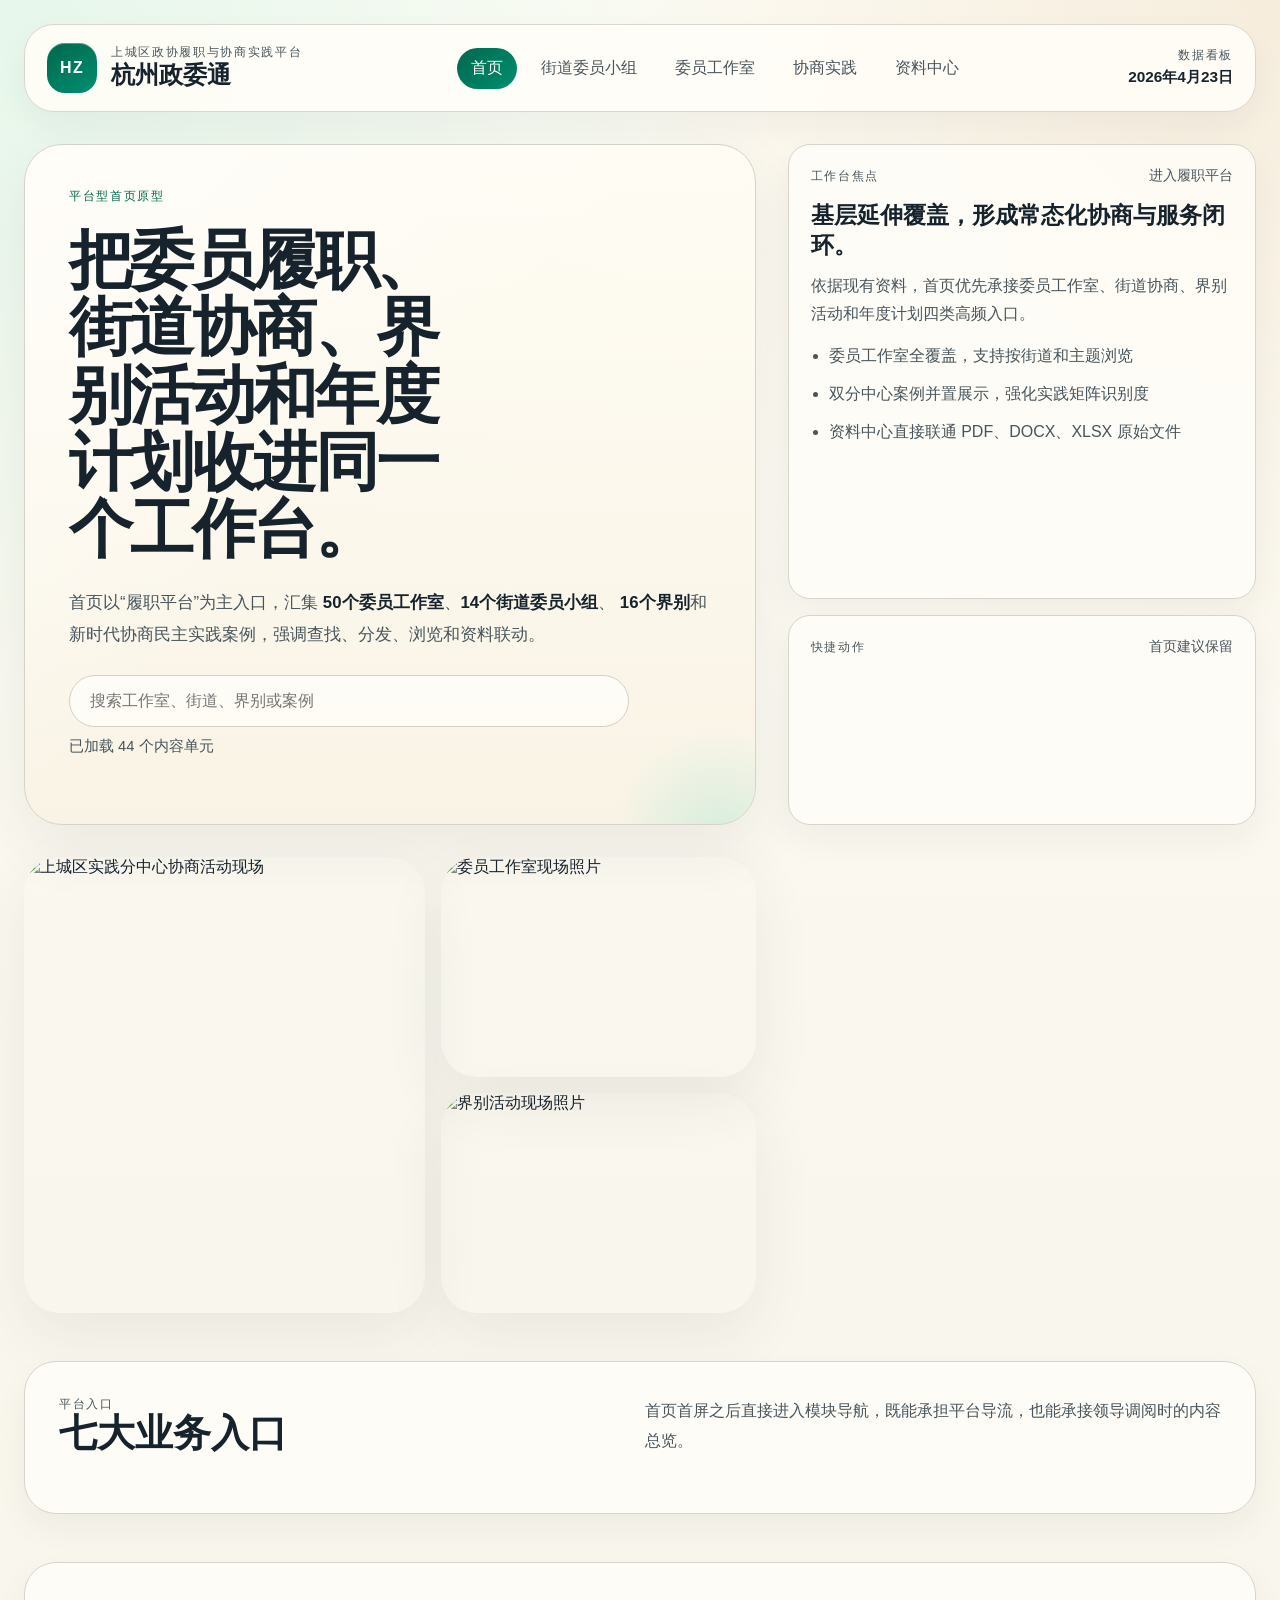
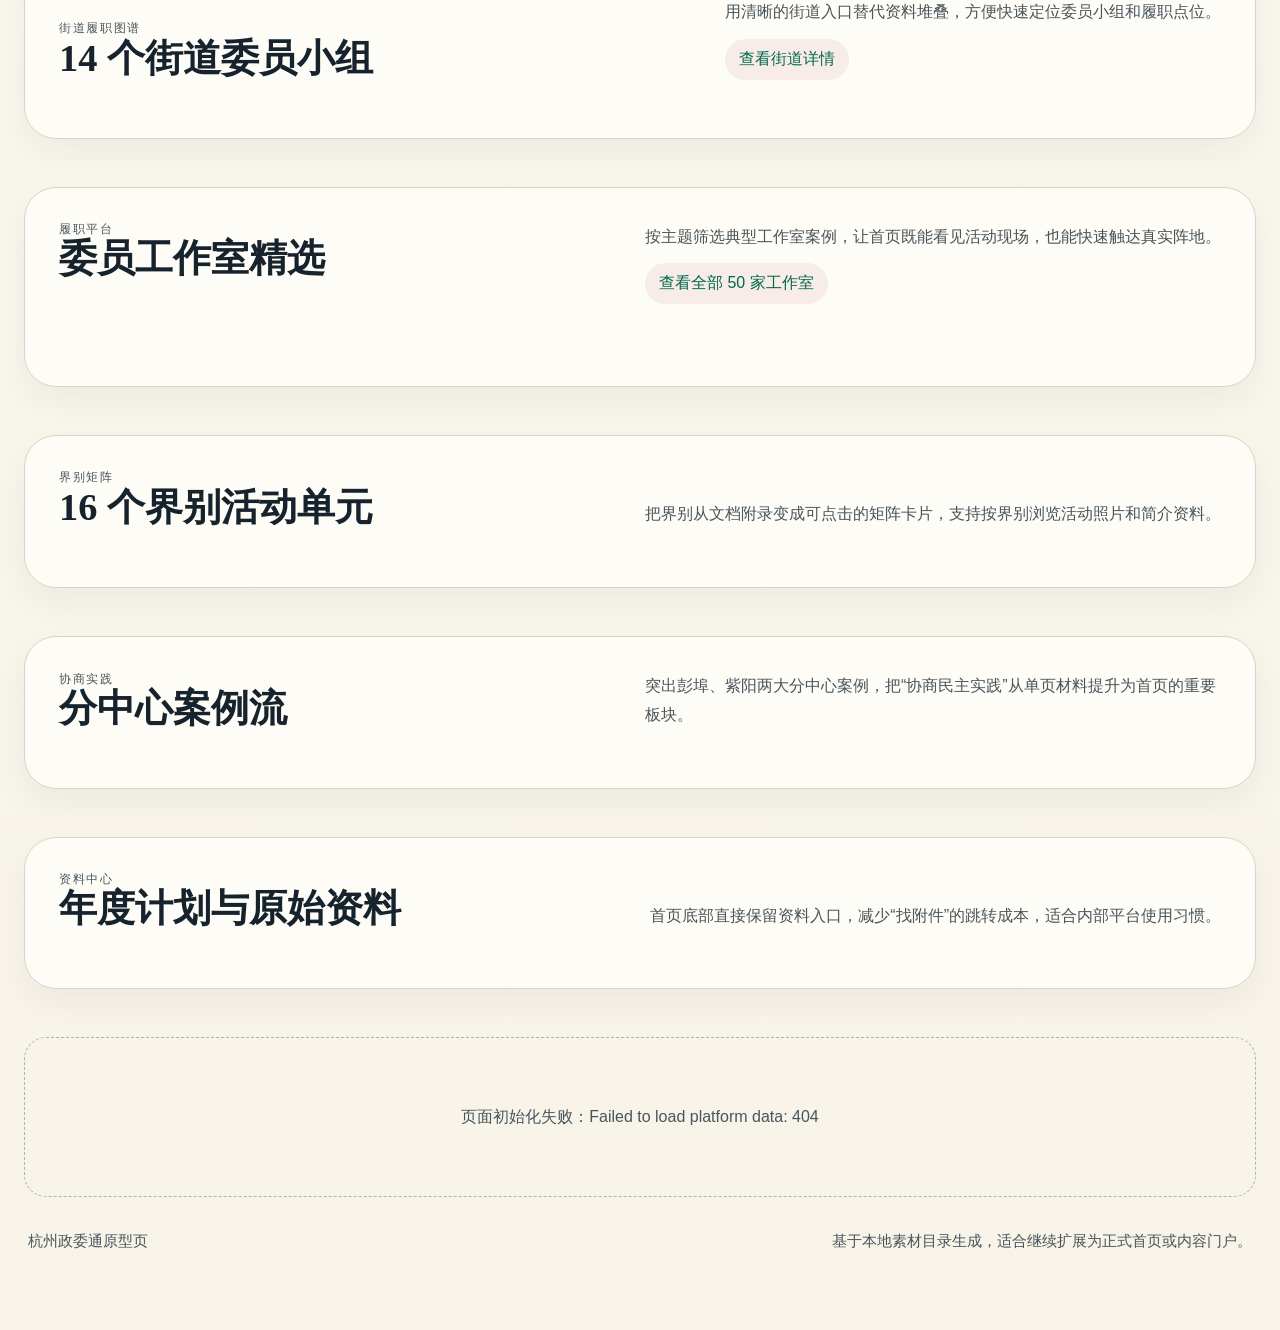
==== index.html @ ad120f7b "Initial commit" ====
<!DOCTYPE html>
<html lang="zh-CN">
  <head>
    <meta charset="UTF-8" />
    <meta name="viewport" content="width=device-width, initial-scale=1.0" />
    <title>杭州政委通</title>
    <meta
      name="description"
      content="杭州政委通，上城区政协履职与协商实践平台首页原型。"
    />
    <link rel="stylesheet" href="./styles.css" />
  </head>
  <body>
    <div class="page-shell">
      <header class="topbar">
        <a class="brand-block" href="./index.html">
          <span class="brand-mark">HZ</span>
          <div>
            <p class="brand-eyebrow">上城区政协履职与协商实践平台</p>
            <h1 class="brand-name">杭州政委通</h1>
          </div>
        </a>
        <nav class="topnav" aria-label="主导航">
          <a class="is-current" href="./index.html">首页</a>
          <a href="./streets.html">街道委员小组</a>
          <a href="./studios.html">委员工作室</a>
          <a href="#practice">协商实践</a>
          <a href="#docs">资料中心</a>
        </nav>
        <div class="clock-panel">
          <span class="clock-label">数据看板</span>
          <strong id="live-time">2026年4月23日</strong>
        </div>
      </header>

      <main>
        <section class="hero">
          <div class="hero-copy reveal">
            <p class="kicker">平台型首页原型</p>
            <h2>把委员履职、街道协商、界别活动和年度计划收进同一个工作台。</h2>
            <p class="hero-summary">
              首页以“履职平台”为主入口，汇集
              <strong>50个委员工作室</strong>、<strong>14个街道委员小组</strong>、
              <strong>16个界别</strong>和新时代协商民主实践案例，强调查找、分发、浏览和资料联动。
            </p>

            <form class="search-panel" role="search">
              <label class="sr-only" for="search-input">搜索平台内容</label>
              <input
                id="search-input"
                type="search"
                placeholder="搜索工作室、街道、界别或案例"
                autocomplete="off"
              />
              <span id="search-count" class="search-count">已加载 44 个内容单元</span>
            </form>

            <div class="metric-strip" id="metrics"></div>
          </div>

          <aside class="hero-board reveal">
            <div class="board-card board-priority">
              <div class="board-head">
                <span class="board-label">工作台焦点</span>
                <a href="#studios">进入履职平台</a>
              </div>
              <h3>基层延伸覆盖，形成常态化协商与服务闭环。</h3>
              <p>
                依据现有资料，首页优先承接委员工作室、街道协商、界别活动和年度计划四类高频入口。
              </p>
              <ul class="board-list">
                <li>委员工作室全覆盖，支持按街道和主题浏览</li>
                <li>双分中心案例并置展示，强化实践矩阵识别度</li>
                <li>资料中心直接联通 PDF、DOCX、XLSX 原始文件</li>
              </ul>
            </div>

            <div class="board-card board-actions">
              <div class="board-head">
                <span class="board-label">快捷动作</span>
                <span class="board-mini">首页建议保留</span>
              </div>
              <div class="action-grid" id="quick-actions"></div>
            </div>
          </aside>

          <div class="hero-media reveal">
            <figure class="media-large">
              <img
                data-src="../data/4. 市政协新时代协商民主实践 - 上城分中心/分中心/彭埠1-市政协新时代协商民主实践中心矩阵建设座谈会在实践中心上城区分中心召开，市政协毛溪浩副主席参加.webp"
                alt="上城区实践分中心协商活动现场"
              />
            </figure>
            <figure class="media-small media-top">
              <img
                data-src="../data/5. 委员履职平台/1-政协湖滨小组委员工作室-学习考察新质生产力一-万事利科创中心.webp"
                alt="委员工作室现场照片"
              />
            </figure>
            <figure class="media-small media-bottom">
              <img
                data-src="../data/3. 界别基本情况/活动照片/5妇联/妇联界别开展“品宋韵文化  做精致丽人”三八节活动.webp"
                alt="界别活动现场照片"
              />
            </figure>
          </div>
        </section>

        <section class="section-block reveal" id="modules">
          <div class="section-head">
            <div>
              <p class="section-kicker">平台入口</p>
              <h2>七大业务入口</h2>
            </div>
            <p class="section-note">
              首页首屏之后直接进入模块导航，既能承担平台导流，也能承接领导调阅时的内容总览。
            </p>
          </div>
          <div class="module-grid" id="module-grid"></div>
        </section>

        <section class="section-block reveal" id="streets">
          <div class="section-head">
            <div>
              <p class="section-kicker">街道履职图谱</p>
              <h2>14 个街道委员小组</h2>
            </div>
            <div class="section-note-stack">
              <p class="section-note">
                用清晰的街道入口替代资料堆叠，方便快速定位委员小组和履职点位。
              </p>
              <a class="section-action" href="./streets.html">查看街道详情</a>
            </div>
          </div>
          <div class="street-grid" id="street-grid"></div>
        </section>

        <section class="section-block reveal" id="studios">
          <div class="section-head section-head-stack">
            <div>
              <p class="section-kicker">履职平台</p>
              <h2>委员工作室精选</h2>
            </div>
            <div class="section-note-stack">
              <p class="section-note">
                按主题筛选典型工作室案例，让首页既能看见活动现场，也能快速触达真实阵地。
              </p>
              <a class="section-action" href="./studios.html">查看全部 50 家工作室</a>
            </div>
          </div>
          <div class="filter-bar" id="studio-filters"></div>
          <div class="studio-grid" id="studio-grid"></div>
        </section>

        <section class="section-block reveal" id="sectors">
          <div class="section-head">
            <div>
              <p class="section-kicker">界别矩阵</p>
              <h2>16 个界别活动单元</h2>
            </div>
            <p class="section-note">
              把界别从文档附录变成可点击的矩阵卡片，支持按界别浏览活动照片和简介资料。
            </p>
          </div>
          <div class="sector-grid" id="sector-grid"></div>
        </section>

        <section class="section-block reveal" id="practice">
          <div class="section-head">
            <div>
              <p class="section-kicker">协商实践</p>
              <h2>分中心案例流</h2>
            </div>
            <p class="section-note">
              突出彭埠、紫阳两大分中心案例，把“协商民主实践”从单页材料提升为首页的重要板块。
            </p>
          </div>
          <div class="practice-grid" id="practice-grid"></div>
        </section>

        <section class="section-block reveal" id="docs">
          <div class="section-head">
            <div>
              <p class="section-kicker">资料中心</p>
              <h2>年度计划与原始资料</h2>
            </div>
            <p class="section-note">
              首页底部直接保留资料入口，减少“找附件”的跳转成本，适合内部平台使用习惯。
            </p>
          </div>
          <div class="docs-grid" id="docs-grid"></div>
        </section>

        <section class="empty-state reveal" id="empty-state" hidden>
          <p>没有匹配结果，请换一个关键词。</p>
        </section>
      </main>

      <footer class="footer">
        <p>杭州政委通原型页</p>
        <p>基于本地素材目录生成，适合继续扩展为正式首页或内容门户。</p>
      </footer>
    </div>

    <script type="module" src="./script.js"></script>
  </body>
</html>
---- styles.css ----
:root {
  color-scheme: light;
  --bg: oklch(0.975 0.012 92);
  --bg-soft: oklch(0.955 0.018 88);
  --surface: oklch(0.992 0.008 95 / 0.88);
  --surface-strong: oklch(0.96 0.016 90);
  --ink: oklch(0.25 0.026 240);
  --ink-soft: oklch(0.44 0.02 235);
  --line: oklch(0.84 0.018 110);
  --accent: oklch(0.58 0.112 170);
  --accent-deep: oklch(0.45 0.11 170);
  --signal: oklch(0.62 0.14 48);
  --gold: oklch(0.74 0.1 92);
  --shadow-soft: 0 22px 60px oklch(0.35 0.02 240 / 0.08);
  --shadow-card: 0 14px 32px oklch(0.3 0.02 240 / 0.05);
  --radius-lg: 30px;
  --radius-md: 22px;
  --radius-sm: 16px;
  --space-xs: 4px;
  --space-sm: 8px;
  --space-md: 12px;
  --space-lg: 16px;
  --space-xl: 24px;
  --space-2xl: 32px;
  --space-3xl: 48px;
  --space-4xl: 64px;
  --content-width: min(1360px, calc(100vw - 48px));
}

* {
  box-sizing: border-box;
}

html {
  scroll-behavior: smooth;
}

body {
  margin: 0;
  font-family: "PingFang SC", "Hiragino Sans GB", "Noto Sans CJK SC", sans-serif;
  color: var(--ink);
  background:
    radial-gradient(circle at top left, oklch(0.95 0.03 160 / 0.75), transparent 24%),
    radial-gradient(circle at top right, oklch(0.93 0.03 80 / 0.7), transparent 22%),
    linear-gradient(180deg, oklch(0.99 0.01 96), var(--bg) 36%, oklch(0.965 0.015 90));
  min-height: 100vh;
}

img {
  display: block;
  max-width: 100%;
}

a {
  color: inherit;
  text-decoration: none;
}

button,
input {
  font: inherit;
}

.sr-only {
  position: absolute;
  width: 1px;
  height: 1px;
  padding: 0;
  margin: -1px;
  overflow: hidden;
  clip: rect(0, 0, 0, 0);
  border: 0;
}

.page-shell {
  width: var(--content-width);
  margin: 0 auto;
  padding: var(--space-xl) 0 var(--space-4xl);
}

.topbar {
  position: sticky;
  top: 16px;
  z-index: 20;
  display: grid;
  grid-template-columns: auto 1fr auto;
  align-items: center;
  gap: var(--space-xl);
  padding: 18px 22px;
  margin-bottom: var(--space-2xl);
  background: color-mix(in oklch, var(--surface) 88%, white 12%);
  border: 1px solid color-mix(in oklch, var(--line) 78%, white 22%);
  border-radius: var(--radius-lg);
  box-shadow: var(--shadow-card);
  backdrop-filter: blur(18px);
}

.brand-block {
  display: flex;
  align-items: center;
  gap: 14px;
}

.brand-mark {
  display: inline-grid;
  place-items: center;
  width: 50px;
  height: 50px;
  border-radius: 18px;
  font-weight: 700;
  letter-spacing: 0.08em;
  color: white;
  background: linear-gradient(145deg, var(--accent-deep), var(--accent));
  box-shadow: inset 0 1px 0 oklch(0.96 0.02 170 / 0.34);
}

.brand-eyebrow,
.clock-label,
.kicker,
.section-kicker,
.board-label {
  margin: 0;
  font-size: 0.74rem;
  line-height: 1.2;
  letter-spacing: 0.14em;
  text-transform: uppercase;
  color: var(--ink-soft);
}

.brand-name,
.section-head h2,
.hero-copy h2,
.board-priority h3 {
  margin: 0;
  font-family: "Songti SC", "STSong", serif;
  font-weight: 700;
}

.brand-name {
  font-size: 1.5rem;
}

.topnav {
  display: flex;
  justify-content: center;
  flex-wrap: wrap;
  gap: 10px;
}

.topnav a {
  padding: 10px 14px;
  border-radius: 999px;
  color: var(--ink-soft);
  transition: background-color 180ms ease, color 180ms ease, transform 180ms ease;
}

.topnav a:hover,
.topnav a:focus-visible {
  color: var(--ink);
  background: color-mix(in oklch, var(--surface-strong) 86%, white 14%);
  transform: translateY(-1px);
}

.topnav a.is-current {
  color: white;
  background: linear-gradient(135deg, var(--accent-deep), var(--accent));
}

.clock-panel {
  display: grid;
  gap: 4px;
  justify-items: end;
  text-align: right;
}

.clock-panel strong {
  font-size: 0.96rem;
  font-weight: 600;
  font-variant-numeric: tabular-nums;
}

.hero {
  display: grid;
  grid-template-columns: minmax(0, 1.25fr) minmax(320px, 0.8fr);
  gap: var(--space-2xl);
  margin-bottom: var(--space-3xl);
}

.hero-copy,
.hero-board,
.section-block,
.hero-media {
  position: relative;
}

.hero-copy {
  display: grid;
  align-content: start;
  gap: var(--space-xl);
  padding: clamp(28px, 4vw, 44px);
  border-radius: calc(var(--radius-lg) + 8px);
  background:
    linear-gradient(135deg, color-mix(in oklch, var(--surface) 70%, white 30%), transparent 48%),
    linear-gradient(180deg, oklch(0.992 0.012 95 / 0.95), oklch(0.965 0.02 88 / 0.95));
  border: 1px solid color-mix(in oklch, var(--line) 84%, white 16%);
  box-shadow: var(--shadow-soft);
  overflow: hidden;
}

.hero-copy::after {
  content: "";
  position: absolute;
  inset: auto -10% -18% auto;
  width: 220px;
  height: 220px;
  border-radius: 50%;
  background: radial-gradient(circle, oklch(0.89 0.06 170 / 0.5), transparent 68%);
}

.kicker {
  color: var(--accent-deep);
}

.hero-copy h2 {
  max-width: 12ch;
  font-size: clamp(2.6rem, 5vw, 4.7rem);
  line-height: 1.05;
  letter-spacing: -0.04em;
}

.hero-summary {
  max-width: 46rem;
  margin: 0;
  font-size: 1.05rem;
  line-height: 1.9;
  color: var(--ink-soft);
}

.hero-summary strong {
  color: var(--ink);
}

.search-panel {
  display: grid;
  gap: 10px;
}

.search-panel input {
  width: min(560px, 100%);
  padding: 16px 20px;
  border-radius: 999px;
  border: 1px solid color-mix(in oklch, var(--line) 88%, white 12%);
  background: color-mix(in oklch, var(--surface) 86%, white 14%);
  color: var(--ink);
  outline: none;
  transition: border-color 180ms ease, box-shadow 180ms ease, transform 180ms ease;
}

.search-panel input:focus {
  border-color: color-mix(in oklch, var(--accent) 52%, var(--line) 48%);
  box-shadow: 0 0 0 4px oklch(0.9 0.03 170 / 0.45);
  transform: translateY(-1px);
}

.search-count {
  color: var(--ink-soft);
  font-size: 0.92rem;
}

.metric-strip {
  display: grid;
  grid-template-columns: repeat(4, minmax(0, 1fr));
  gap: var(--space-lg);
}

.metric-card {
  padding: 18px 18px 20px;
  border-radius: var(--radius-sm);
  background: color-mix(in oklch, var(--surface) 78%, white 22%);
  border: 1px solid color-mix(in oklch, var(--line) 80%, white 20%);
}

.metric-card strong {
  display: block;
  margin-bottom: 4px;
  font-size: 1.95rem;
  line-height: 1.1;
  font-variant-numeric: tabular-nums;
  overflow-wrap: anywhere;
}

.metric-card span {
  display: block;
  color: var(--ink-soft);
  font-size: 0.92rem;
}

.hero-board {
  display: grid;
  gap: var(--space-lg);
}

.board-card {
  padding: 22px;
  border-radius: var(--radius-md);
  background: color-mix(in oklch, var(--surface) 84%, white 16%);
  border: 1px solid color-mix(in oklch, var(--line) 82%, white 18%);
  box-shadow: var(--shadow-card);
}

.board-head {
  display: flex;
  justify-content: space-between;
  align-items: center;
  gap: var(--space-lg);
  margin-bottom: var(--space-lg);
}

.board-head a,
.board-mini {
  font-size: 0.86rem;
  color: var(--ink-soft);
}

.board-priority h3 {
  margin-bottom: 12px;
  font-size: 1.42rem;
  line-height: 1.3;
}

.board-priority p,
.board-list {
  margin: 0;
  color: var(--ink-soft);
  line-height: 1.75;
}

.board-list {
  display: grid;
  gap: 10px;
  padding-left: 18px;
  margin-top: 14px;
}

.action-grid {
  display: grid;
  grid-template-columns: repeat(2, minmax(0, 1fr));
  gap: 12px;
}

.action-tile {
  display: grid;
  gap: 4px;
  padding: 16px;
  border-radius: 18px;
  background: linear-gradient(
    180deg,
    color-mix(in oklch, var(--surface-strong) 74%, white 26%),
    color-mix(in oklch, var(--surface) 86%, white 14%)
  );
  border: 1px solid color-mix(in oklch, var(--line) 78%, white 22%);
  transition: transform 180ms ease, box-shadow 180ms ease, border-color 180ms ease;
}

.action-tile strong {
  font-size: 1rem;
}

.action-tile span {
  color: var(--ink-soft);
  font-size: 0.86rem;
}

.action-tile:hover,
.action-tile:focus-visible {
  transform: translateY(-2px);
  box-shadow: var(--shadow-card);
  border-color: color-mix(in oklch, var(--accent) 36%, var(--line) 64%);
}

.hero-media {
  display: grid;
  grid-template-columns: 1.12fr 0.88fr;
  grid-template-rows: minmax(220px, 1fr) minmax(220px, 1fr);
  gap: var(--space-lg);
}

.media-large,
.media-small {
  margin: 0;
  min-height: 0;
  border-radius: calc(var(--radius-lg) + 6px);
  overflow: hidden;
  box-shadow: var(--shadow-soft);
}

.media-large {
  grid-row: 1 / span 2;
}

.media-large img,
.media-small img {
  width: 100%;
  height: 100%;
  object-fit: cover;
}

.section-block {
  margin-bottom: var(--space-3xl);
  padding: clamp(22px, 3vw, 34px);
  border-radius: calc(var(--radius-lg) + 2px);
  background: color-mix(in oklch, var(--surface) 88%, white 12%);
  border: 1px solid color-mix(in oklch, var(--line) 82%, white 18%);
  box-shadow: var(--shadow-card);
}

.section-head {
  display: flex;
  justify-content: space-between;
  align-items: end;
  gap: var(--space-xl);
  margin-bottom: var(--space-xl);
}

.section-head-stack {
  align-items: start;
}

.section-head h2 {
  font-size: clamp(1.8rem, 3vw, 2.7rem);
  line-height: 1.15;
}

.section-note {
  max-width: 36rem;
  margin: 0;
  color: var(--ink-soft);
  line-height: 1.85;
}

.section-note-stack {
  display: grid;
  gap: 12px;
  justify-items: start;
}

.section-action {
  display: inline-flex;
  align-items: center;
  min-height: 40px;
  padding: 10px 14px;
  border-radius: 999px;
  color: var(--accent-deep);
  background: color-mix(in oklch, var(--accent) 12%, white 88%);
}

.module-grid,
.street-grid,
.sector-grid,
.docs-grid {
  display: grid;
  grid-template-columns: repeat(auto-fit, minmax(240px, 1fr));
  gap: var(--space-lg);
}

.module-card,
.street-card,
.sector-card,
.doc-card {
  display: grid;
  gap: 14px;
  padding: 20px;
  border-radius: 20px;
  background: linear-gradient(
    180deg,
    color-mix(in oklch, var(--surface) 84%, white 16%),
    color-mix(in oklch, var(--bg-soft) 76%, white 24%)
  );
  border: 1px solid color-mix(in oklch, var(--line) 80%, white 20%);
  transition: transform 180ms ease, border-color 180ms ease, box-shadow 180ms ease;
}

.module-card:hover,
.street-card:hover,
.sector-card:hover,
.doc-card:hover,
.module-card:focus-visible,
.street-card:focus-visible,
.sector-card:focus-visible,
.doc-card:focus-visible {
  transform: translateY(-3px);
  border-color: color-mix(in oklch, var(--accent) 34%, var(--line) 66%);
  box-shadow: var(--shadow-card);
}

.card-meta {
  display: flex;
  justify-content: space-between;
  align-items: center;
  gap: 10px;
  color: var(--ink-soft);
  font-size: 0.82rem;
}

.card-index {
  display: inline-grid;
  place-items: center;
  min-width: 36px;
  height: 36px;
  padding: 0 10px;
  border-radius: 999px;
  background: color-mix(in oklch, var(--gold) 28%, white 72%);
  color: color-mix(in oklch, var(--ink) 82%, var(--signal) 18%);
  font-weight: 700;
}

.module-card h3,
.street-card h3,
.sector-card h3,
.doc-card h3 {
  margin: 0;
  font-size: 1.1rem;
  line-height: 1.4;
}

.module-card p,
.street-card p,
.sector-card p,
.doc-card p {
  margin: 0;
  color: var(--ink-soft);
  line-height: 1.7;
}

.card-link {
  display: inline-flex;
  align-items: center;
  gap: 8px;
  width: fit-content;
  padding: 10px 14px;
  border-radius: 999px;
  color: white;
  background: linear-gradient(135deg, var(--accent-deep), var(--accent));
}

.street-card .chip-row,
.sector-card .chip-row,
.doc-card .chip-row {
  display: flex;
  flex-wrap: wrap;
  gap: 8px;
}

.chip {
  display: inline-flex;
  align-items: center;
  min-height: 32px;
  padding: 6px 12px;
  border-radius: 999px;
  background: color-mix(in oklch, var(--surface-strong) 66%, white 34%);
  color: var(--ink-soft);
  font-size: 0.84rem;
}

.filter-bar {
  display: flex;
  flex-wrap: wrap;
  gap: 10px;
  margin-bottom: var(--space-xl);
}

.pill {
  border: 0;
  padding: 10px 16px;
  border-radius: 999px;
  background: color-mix(in oklch, var(--surface-strong) 68%, white 32%);
  color: var(--ink-soft);
  cursor: pointer;
  transition: transform 180ms ease, background-color 180ms ease, color 180ms ease;
}

.pill:hover,
.pill:focus-visible {
  transform: translateY(-1px);
  color: var(--ink);
}

.pill.is-active {
  color: white;
  background: linear-gradient(135deg, var(--accent-deep), var(--accent));
}

.studio-grid,
.practice-grid {
  display: grid;
  grid-template-columns: repeat(auto-fit, minmax(300px, 1fr));
  gap: var(--space-lg);
}

.studio-card,
.practice-card {
  display: grid;
  gap: 16px;
  padding: 16px;
  border-radius: 24px;
  background: color-mix(in oklch, var(--surface) 88%, white 12%);
  border: 1px solid color-mix(in oklch, var(--line) 82%, white 18%);
  transition: transform 180ms ease, border-color 180ms ease, box-shadow 180ms ease;
}

.studio-card:hover,
.practice-card:hover {
  transform: translateY(-4px);
  border-color: color-mix(in oklch, var(--accent) 34%, var(--line) 66%);
  box-shadow: var(--shadow-card);
}

.studio-card--link,
.street-card--directory {
  height: 100%;
}

.studio-card figure,
.practice-card figure {
  margin: 0;
  aspect-ratio: 1.48;
  overflow: hidden;
  border-radius: 18px;
}

.studio-card img,
.practice-card img {
  width: 100%;
  height: 100%;
  object-fit: cover;
}

.studio-card__fallback {
  background: transparent;
}

.studio-body,
.practice-body {
  display: grid;
  gap: 10px;
}

.studio-topline,
.practice-topline {
  display: flex;
  justify-content: space-between;
  align-items: center;
  gap: 10px;
}

.studio-topline span,
.practice-topline span {
  color: var(--ink-soft);
  font-size: 0.86rem;
}

.studio-card h3,
.practice-card h3 {
  margin: 0;
  font-size: 1.14rem;
  line-height: 1.45;
}

.studio-card p,
.practice-card p {
  margin: 0;
  color: var(--ink-soft);
  line-height: 1.7;
}

.address-line {
  font-size: 0.9rem;
}

.empty-state {
  display: grid;
  place-items: center;
  min-height: 160px;
  border-radius: var(--radius-md);
  border: 1px dashed color-mix(in oklch, var(--line) 72%, var(--accent) 28%);
  color: var(--ink-soft);
}

.empty-mini {
  margin-top: var(--space-lg);
  padding: 16px 18px;
  border-radius: 18px;
  background: color-mix(in oklch, var(--surface-strong) 64%, white 36%);
  color: var(--ink-soft);
}

.page-hero {
  display: grid;
  grid-template-columns: minmax(0, 1.15fr) minmax(280px, 0.85fr);
  gap: var(--space-2xl);
  padding: clamp(24px, 4vw, 38px);
  margin-bottom: var(--space-3xl);
  border-radius: calc(var(--radius-lg) + 2px);
  background:
    linear-gradient(135deg, color-mix(in oklch, var(--surface) 68%, white 32%), transparent 42%),
    linear-gradient(180deg, oklch(0.992 0.012 95 / 0.95), oklch(0.962 0.02 88 / 0.95));
  border: 1px solid color-mix(in oklch, var(--line) 82%, white 18%);
  box-shadow: var(--shadow-soft);
}

.page-hero__intro,
.page-hero__side,
.detail-copy {
  display: grid;
  gap: var(--space-xl);
  align-content: start;
}

.page-hero__intro h2,
.detail-copy h2 {
  margin: 0;
  font-family: "Songti SC", "STSong", serif;
  font-size: clamp(2.2rem, 4vw, 3.8rem);
  line-height: 1.08;
  letter-spacing: -0.03em;
}

.page-hero__side {
  align-content: stretch;
}

.metric-strip--stack {
  grid-template-columns: repeat(2, minmax(0, 1fr));
}

.metric-strip--detail {
  grid-template-columns: repeat(2, minmax(0, 1fr));
}

.metric-card--compact strong {
  font-size: 1.52rem;
}

.hero-actions {
  display: flex;
  flex-wrap: wrap;
  gap: 12px;
}

.ghost-link {
  display: inline-flex;
  align-items: center;
  min-height: 42px;
  padding: 10px 16px;
  border-radius: 999px;
  color: var(--ink);
  background: color-mix(in oklch, var(--surface-strong) 70%, white 30%);
  border: 1px solid color-mix(in oklch, var(--line) 76%, white 24%);
}

.toolbar-grid {
  display: grid;
  grid-template-columns: repeat(3, minmax(0, 1fr));
  gap: var(--space-lg);
  margin-bottom: var(--space-xl);
}

.field {
  display: grid;
  gap: 10px;
}

.field--wide {
  grid-column: 1 / -1;
}

.field span {
  color: var(--ink-soft);
  font-size: 0.88rem;
}

.field input,
.field select {
  min-height: 52px;
  padding: 14px 16px;
  border-radius: 16px;
  border: 1px solid color-mix(in oklch, var(--line) 84%, white 16%);
  background: color-mix(in oklch, var(--surface) 84%, white 16%);
  color: var(--ink);
  outline: none;
}

.field input:focus,
.field select:focus {
  border-color: color-mix(in oklch, var(--accent) 48%, var(--line) 52%);
  box-shadow: 0 0 0 4px oklch(0.9 0.03 170 / 0.45);
}

.studio-grid--directory {
  grid-template-columns: repeat(auto-fit, minmax(260px, 1fr));
}

.street-grid--directory {
  grid-template-columns: repeat(auto-fit, minmax(280px, 1fr));
}

.docs-grid--compact {
  grid-template-columns: repeat(auto-fit, minmax(240px, 1fr));
}

.breadcrumb {
  display: flex;
  flex-wrap: wrap;
  gap: 8px;
  align-items: center;
  color: var(--ink-soft);
  font-size: 0.9rem;
  margin-bottom: 16px;
}

.detail-hero {
  display: grid;
  grid-template-columns: minmax(0, 1.08fr) minmax(280px, 0.92fr);
  gap: var(--space-2xl);
  align-items: stretch;
}

.detail-media {
  min-height: 340px;
  border-radius: calc(var(--radius-lg) + 4px);
  overflow: hidden;
  box-shadow: var(--shadow-soft);
  background: color-mix(in oklch, var(--surface-strong) 70%, white 30%);
}

.detail-media img {
  width: 100%;
  height: 100%;
  object-fit: cover;
}

.detail-media__figure {
  display: grid;
  grid-template-rows: minmax(0, 1fr) auto;
  height: 100%;
  margin: 0;
}

.detail-media__caption {
  display: grid;
  gap: 6px;
  padding: 18px 20px 22px;
  background: linear-gradient(180deg, color-mix(in oklch, var(--surface) 74%, white 26%), color-mix(in oklch, var(--surface-strong) 82%, white 18%));
}

.detail-media__caption span {
  color: var(--ink-soft);
  font-size: 0.76rem;
  letter-spacing: 0.12em;
  text-transform: uppercase;
}

.detail-media__caption strong {
  font-family: "Songti SC", "STSong", serif;
  font-size: 1.08rem;
  line-height: 1.45;
}

.detail-media__caption p {
  margin: 0;
  color: var(--ink-soft);
  line-height: 1.7;
}

.detail-columns {
  display: grid;
  grid-template-columns: repeat(2, minmax(0, 1fr));
  gap: var(--space-lg);
}

.info-card {
  display: grid;
  gap: 14px;
  padding: 22px;
  border-radius: 22px;
  background: color-mix(in oklch, var(--surface) 84%, white 16%);
  border: 1px solid color-mix(in oklch, var(--line) 80%, white 20%);
}

.info-card h3 {
  margin: 0;
  font-family: "Songti SC", "STSong", serif;
  font-size: 1.2rem;
}

.info-card p {
  margin: 0;
  color: var(--ink-soft);
  line-height: 1.85;
}

.content-stack {
  display: grid;
  gap: 14px;
}

.content-stack p {
  margin: 0;
  color: var(--ink-soft);
  line-height: 1.9;
}

.narrative-grid {
  display: grid;
  grid-template-columns: repeat(auto-fit, minmax(220px, 1fr));
  gap: var(--space-lg);
}

.narrative-card {
  display: grid;
  gap: 12px;
  padding: 20px;
  border-radius: 22px;
  background:
    linear-gradient(180deg, color-mix(in oklch, var(--surface) 76%, white 24%), color-mix(in oklch, var(--bg-soft) 72%, white 28%));
  border: 1px solid color-mix(in oklch, var(--line) 78%, white 22%);
}

.narrative-card__eyebrow {
  margin: 0;
  color: var(--ink-soft);
  font-size: 0.78rem;
  letter-spacing: 0.12em;
  text-transform: uppercase;
}

.narrative-card h3 {
  margin: 0;
  font-family: "Songti SC", "STSong", serif;
  font-size: 1.14rem;
}

.narrative-card p {
  margin: 0;
  color: var(--ink-soft);
  line-height: 1.8;
}

.info-list {
  display: grid;
}

.info-row {
  display: grid;
  gap: 6px;
  padding: 14px 0;
}

.info-row + .info-row {
  border-top: 1px solid color-mix(in oklch, var(--line) 78%, white 22%);
}

.info-row span {
  color: var(--ink-soft);
  font-size: 0.88rem;
}

.info-row strong {
  font-size: 1rem;
  line-height: 1.65;
}

.media-fallback {
  display: grid;
  align-content: end;
  gap: 10px;
  width: 100%;
  min-height: 260px;
  height: 100%;
  padding: 24px;
  background:
    radial-gradient(circle at top right, oklch(0.9 0.08 85 / 0.55), transparent 28%),
    linear-gradient(145deg, oklch(0.46 0.1 170), oklch(0.64 0.08 120));
  color: white;
}

.media-fallback strong {
  font-size: 1.4rem;
  line-height: 1.35;
}

.media-fallback__eyebrow {
  font-size: 0.78rem;
  letter-spacing: 0.14em;
  text-transform: uppercase;
  opacity: 0.8;
}

.bullet-list {
  display: grid;
  gap: 12px;
  margin: 0;
  padding-left: 18px;
  color: var(--ink-soft);
  line-height: 1.8;
}

.gallery-grid {
  display: grid;
  grid-template-columns: repeat(auto-fit, minmax(260px, 1fr));
  gap: var(--space-lg);
}

.gallery-card {
  display: grid;
  gap: 14px;
  padding: 14px;
  border-radius: 24px;
  background: color-mix(in oklch, var(--surface) 88%, white 12%);
  border: 1px solid color-mix(in oklch, var(--line) 82%, white 18%);
  box-shadow: var(--shadow-card);
}

.gallery-card figure {
  margin: 0;
  aspect-ratio: 1.32;
  overflow: hidden;
  border-radius: 18px;
}

.gallery-card img {
  width: 100%;
  height: 100%;
  object-fit: cover;
}

.gallery-card__body {
  display: grid;
  gap: 8px;
}

.gallery-card__body span {
  color: var(--ink-soft);
  font-size: 0.8rem;
  letter-spacing: 0.08em;
  text-transform: uppercase;
}

.gallery-card__body h3 {
  margin: 0;
  font-size: 1.06rem;
  line-height: 1.45;
}

.gallery-card__body p {
  margin: 0;
  color: var(--ink-soft);
  line-height: 1.75;
}

.footer {
  display: flex;
  justify-content: space-between;
  gap: var(--space-lg);
  padding: 20px 4px 0;
  color: var(--ink-soft);
  font-size: 0.92rem;
}

.reveal,
.reveal.is-visible {
  opacity: 1;
  transform: translateY(0);
}

@media (max-width: 1120px) {
  .topbar {
    grid-template-columns: 1fr;
    justify-items: start;
  }

  .clock-panel {
    justify-items: start;
    text-align: left;
  }

  .hero {
    grid-template-columns: 1fr;
  }

  .page-hero,
  .detail-hero,
  .detail-columns {
    grid-template-columns: 1fr;
  }

  .narrative-grid,
  .gallery-grid {
    grid-template-columns: repeat(2, minmax(0, 1fr));
  }

  .hero-copy h2 {
    max-width: 16ch;
  }
}

@media (max-width: 860px) {
  .page-shell {
    width: min(100vw - 24px, 1360px);
    padding-top: 12px;
  }

  .topbar {
    top: 10px;
    padding: 16px;
  }

  .hero-copy,
  .section-block {
    padding: 22px;
  }

  .metric-strip {
    grid-template-columns: repeat(2, minmax(0, 1fr));
  }

  .metric-strip--detail,
  .metric-strip--stack,
  .toolbar-grid {
    grid-template-columns: 1fr;
  }

  .hero-media {
    grid-template-columns: 1fr;
    grid-template-rows: auto;
  }

  .media-large {
    grid-row: auto;
    min-height: 260px;
  }

  .media-small {
    min-height: 220px;
  }

  .section-head,
  .footer {
    flex-direction: column;
    align-items: start;
  }
}

@media (max-width: 640px) {
  .brand-block {
    align-items: start;
  }

  .brand-name {
    font-size: 1.3rem;
  }

  .hero-copy h2 {
    font-size: clamp(2.1rem, 9vw, 3.2rem);
  }

  .search-panel input {
    width: 100%;
  }

  .metric-strip,
  .action-grid,
  .module-grid,
  .street-grid,
  .studio-grid,
  .sector-grid,
  .practice-grid,
  .docs-grid,
  .detail-columns,
  .narrative-grid,
  .gallery-grid {
    grid-template-columns: 1fr;
  }
}
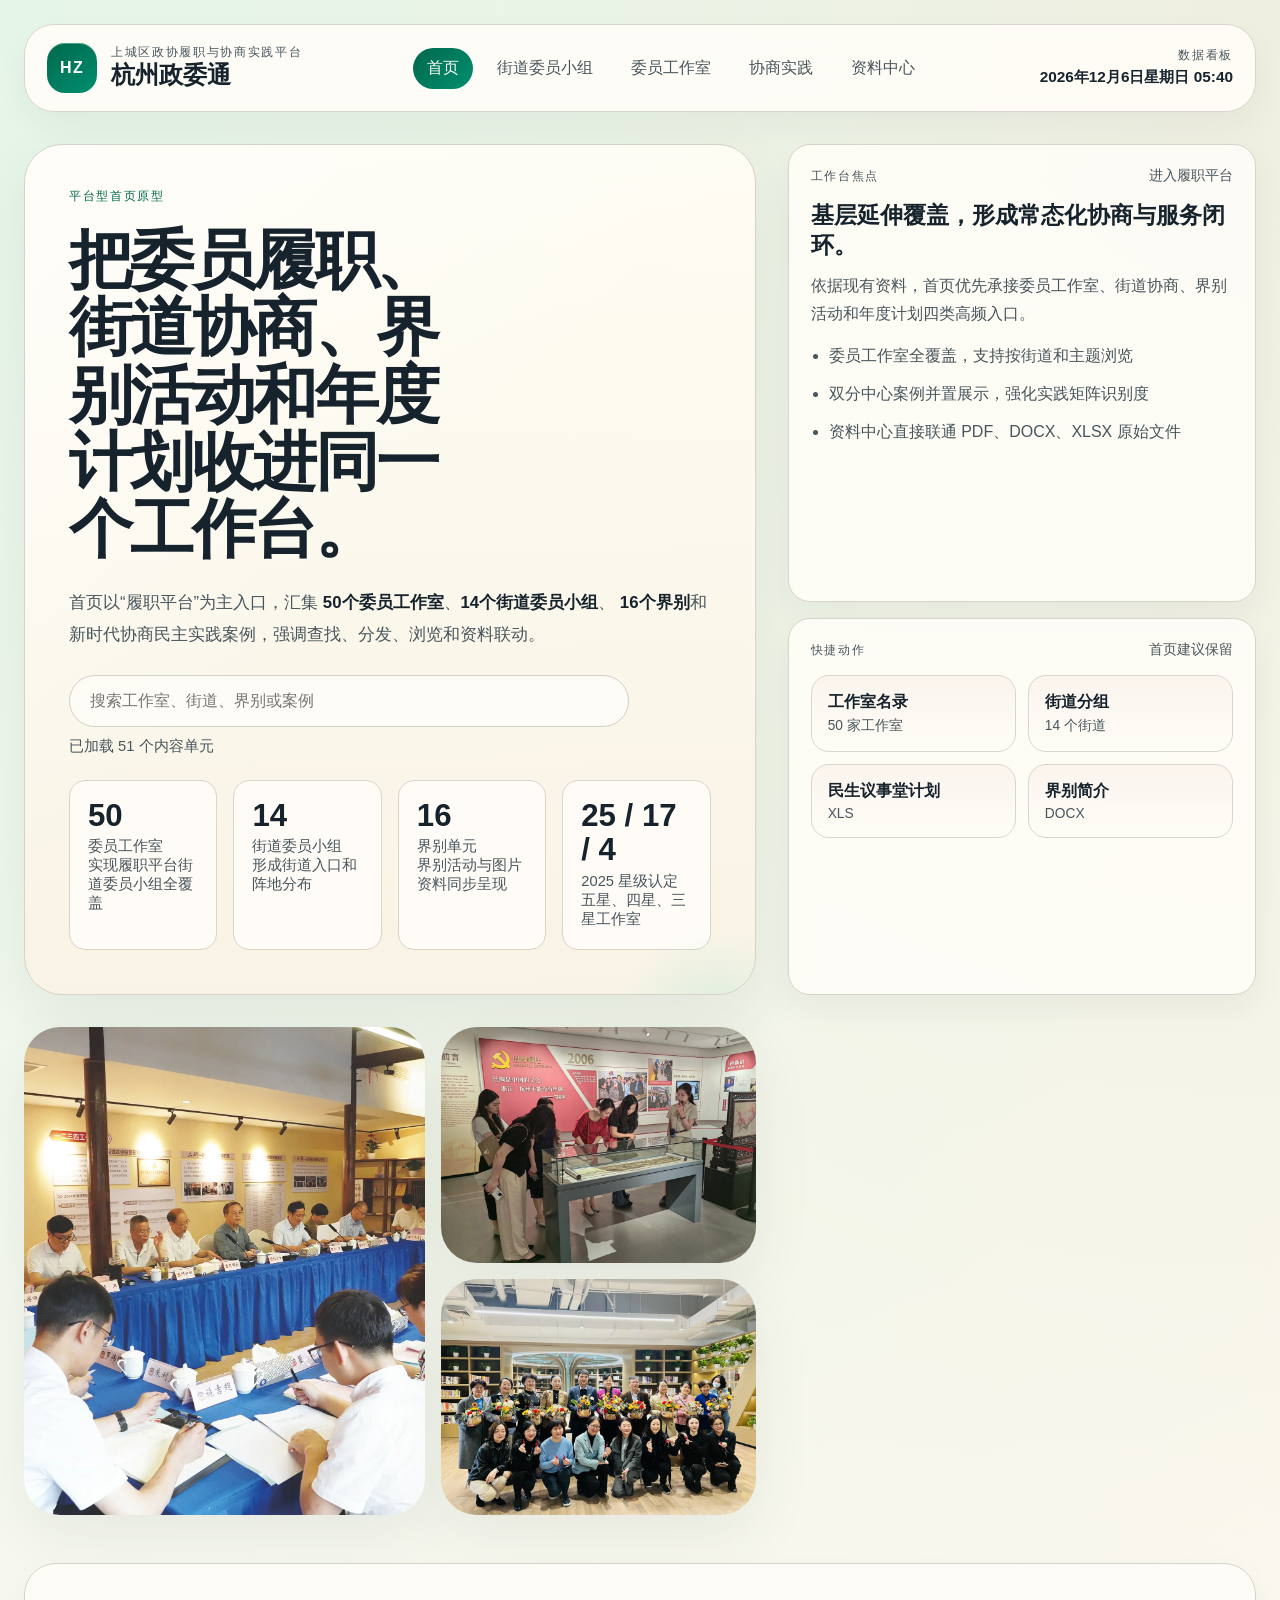
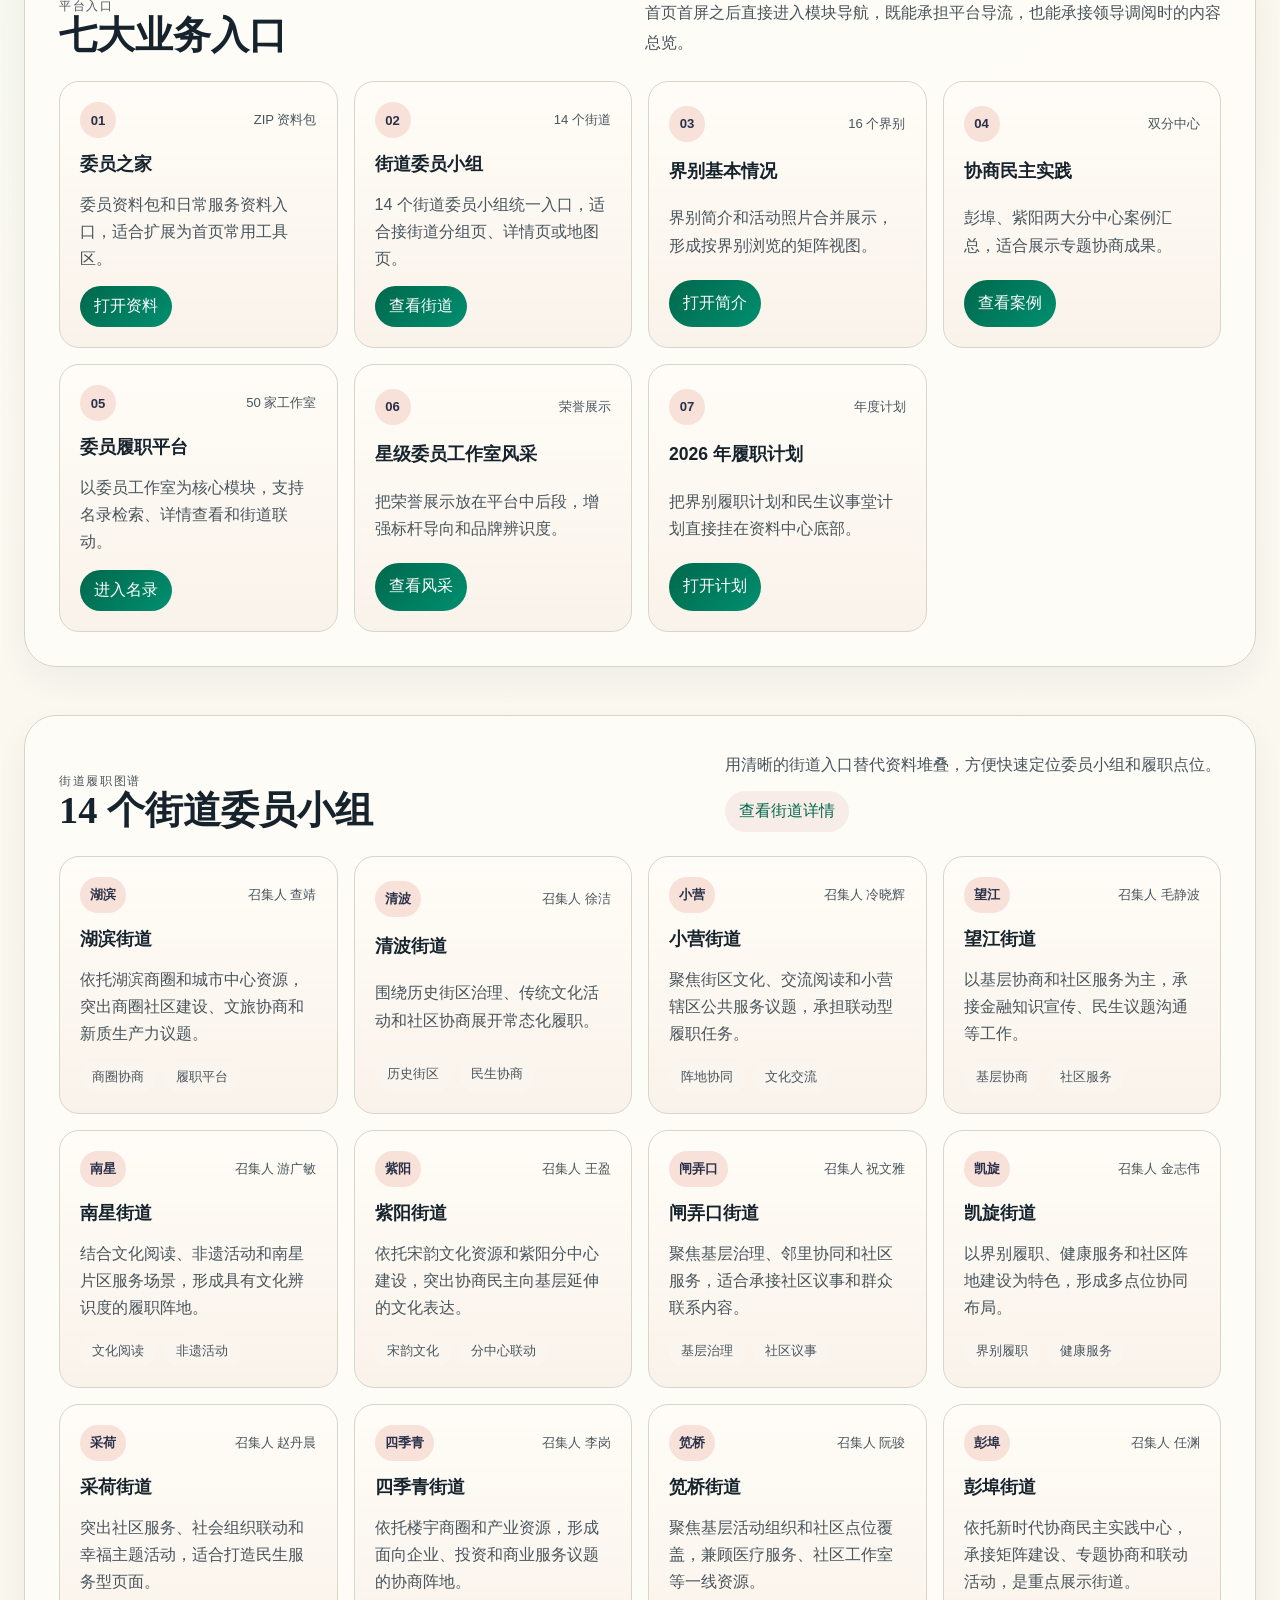
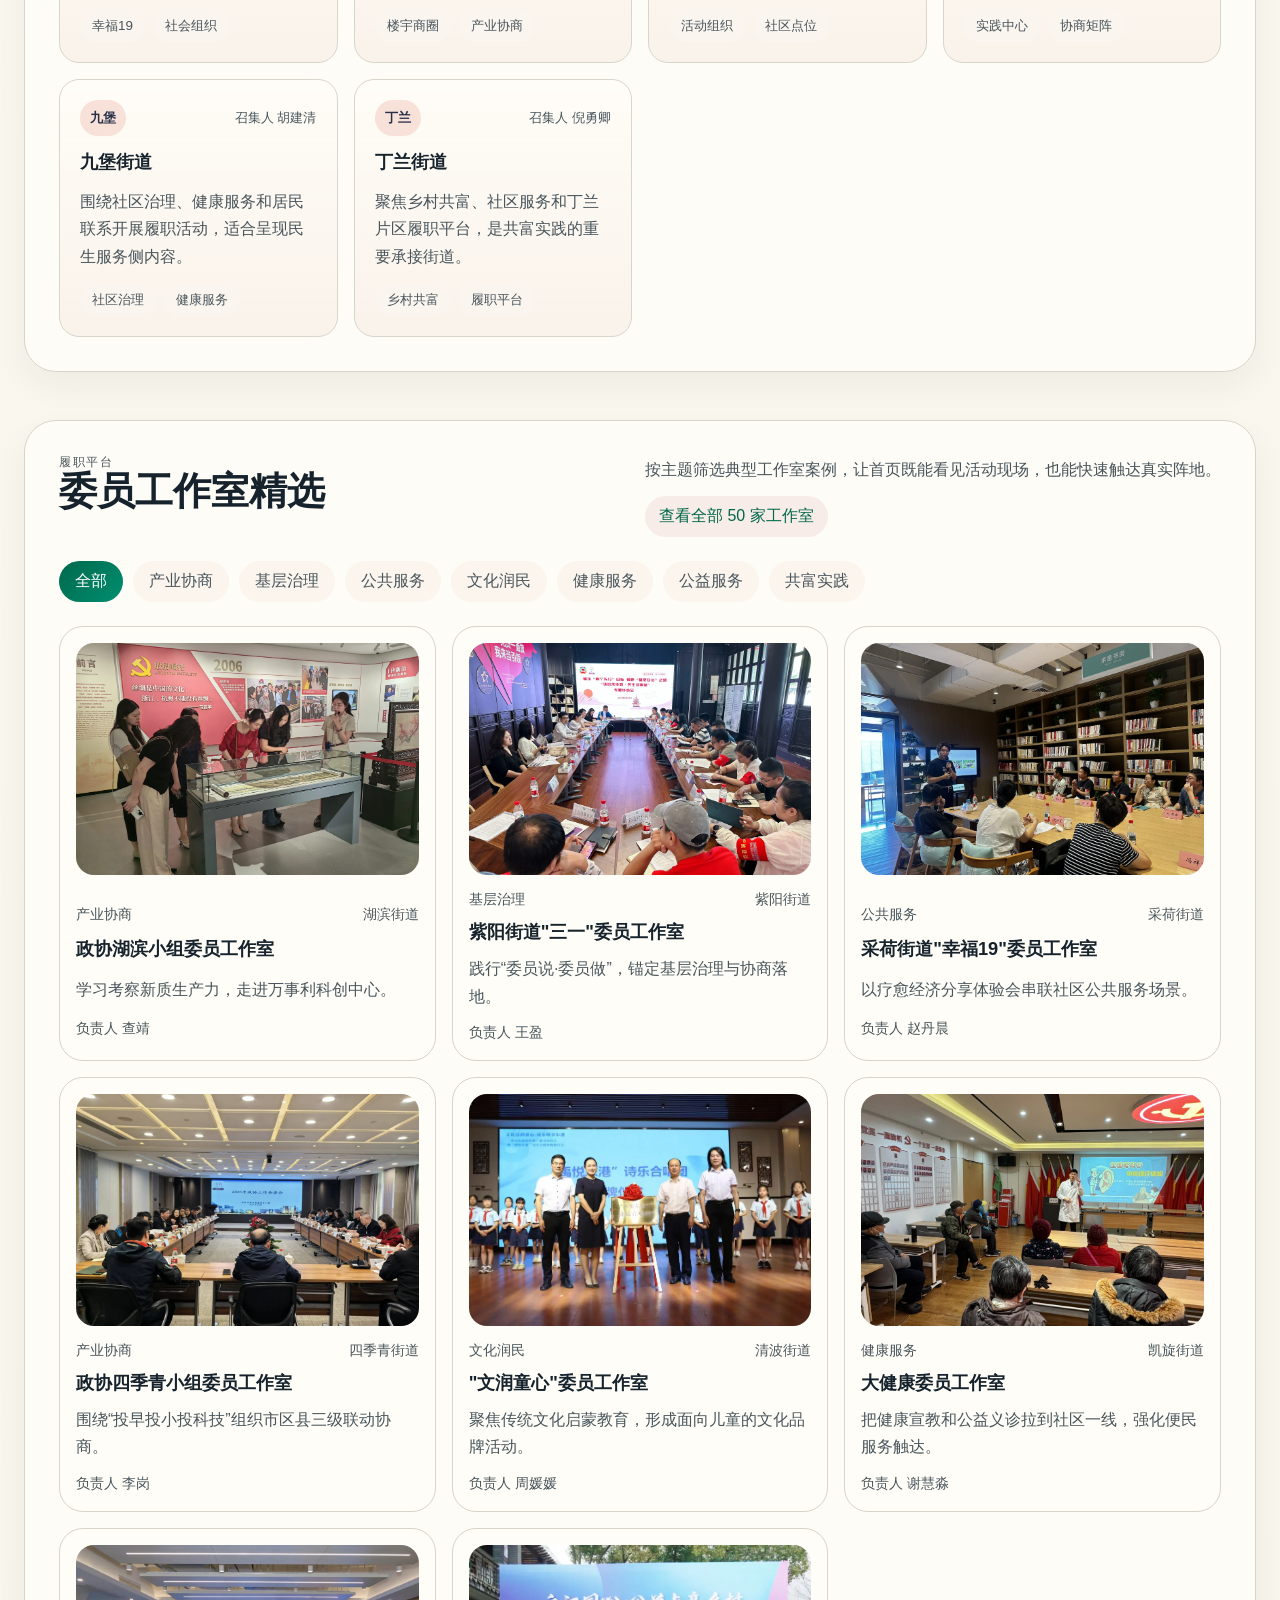
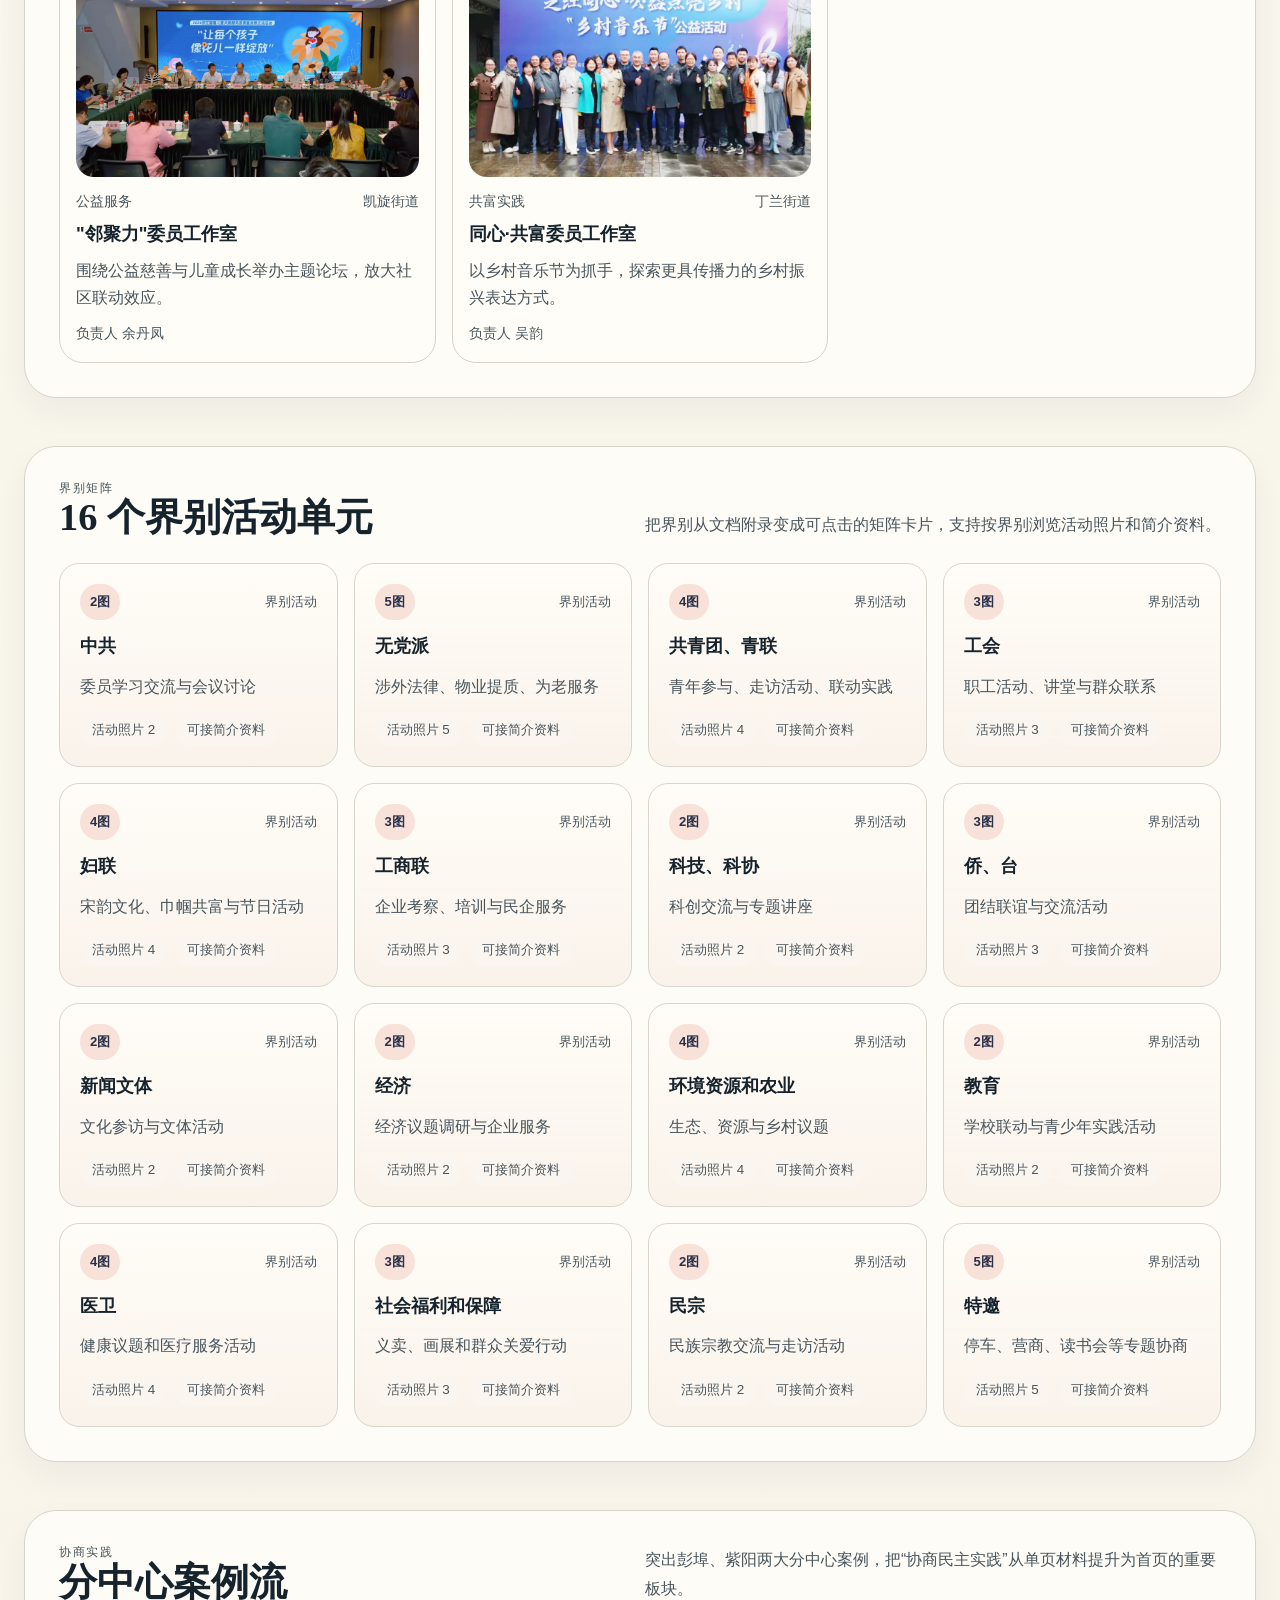
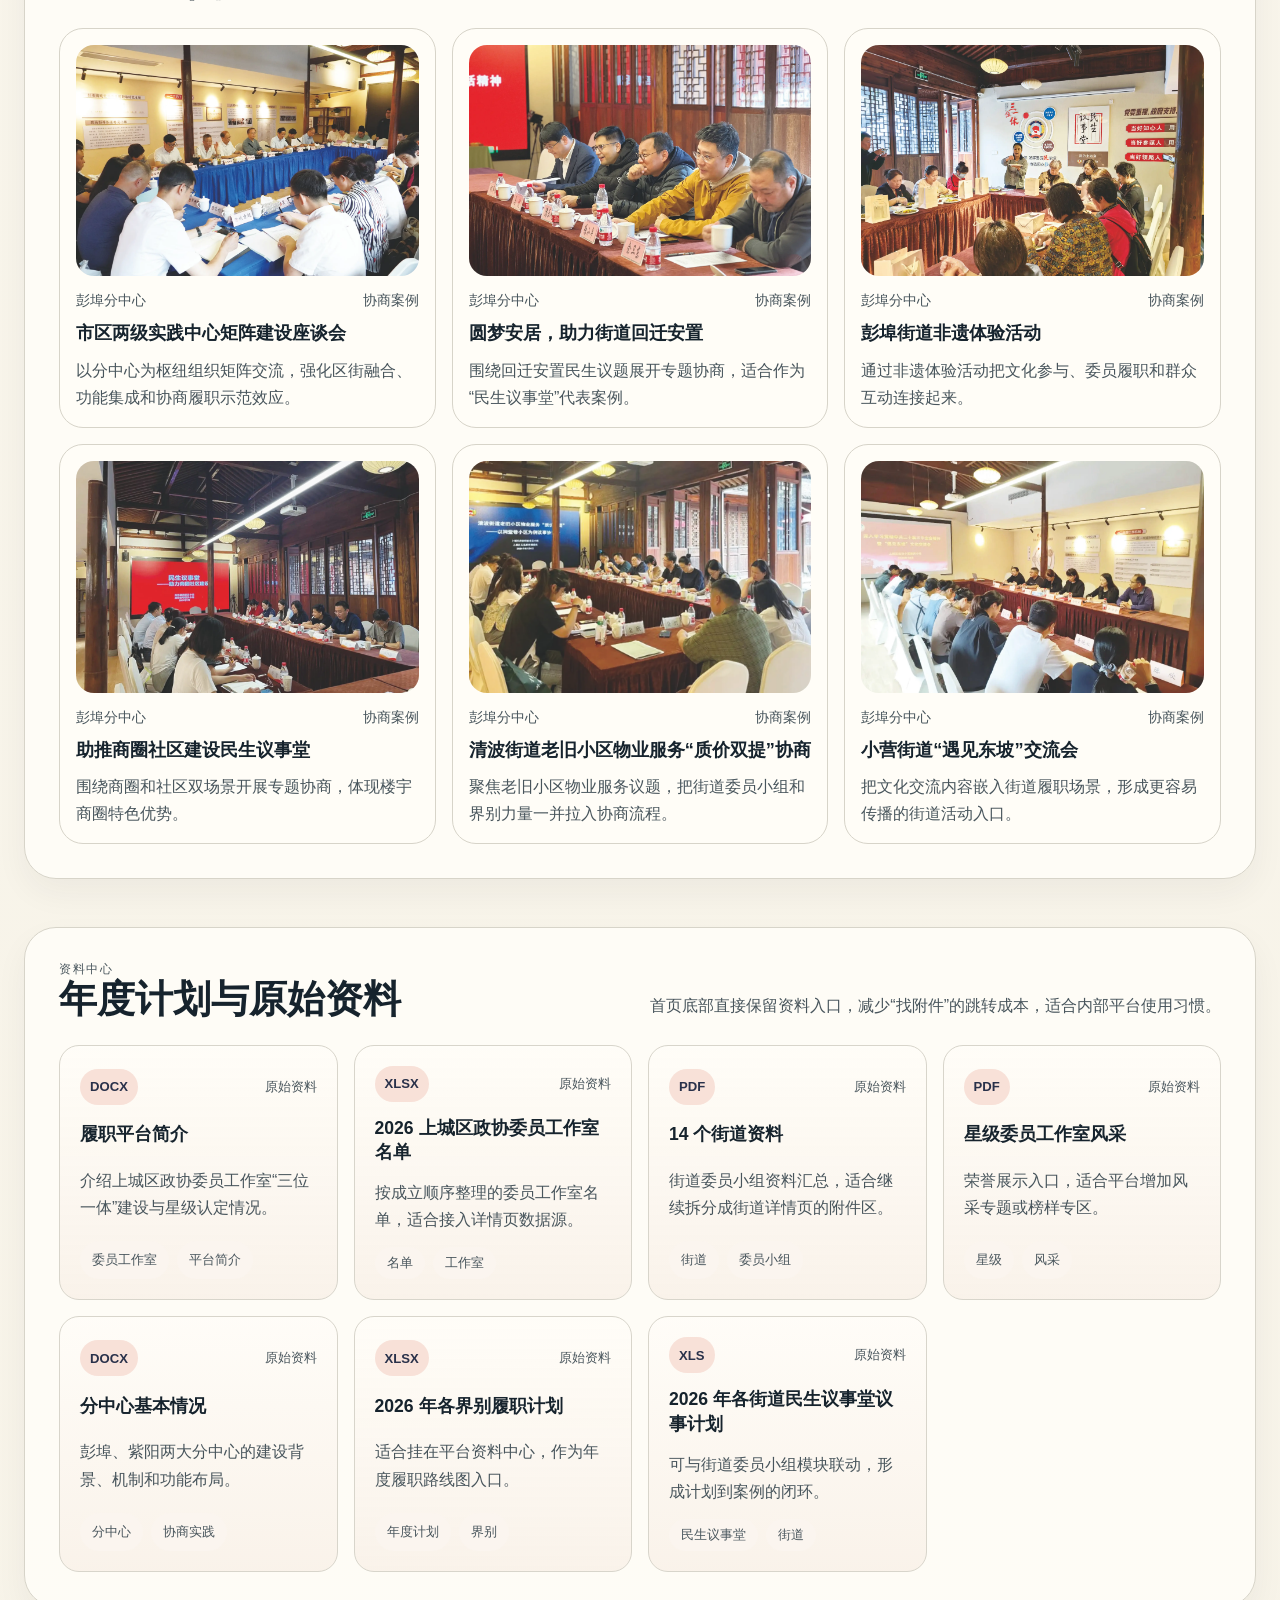
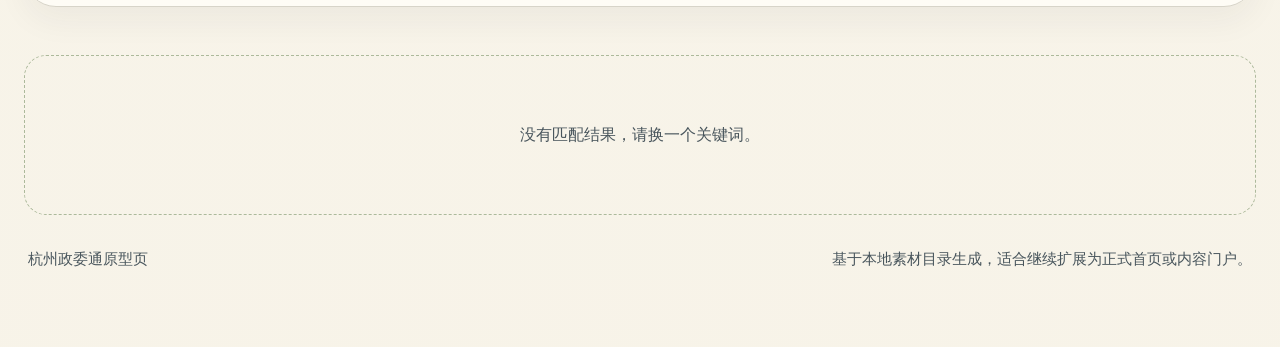
==== commit 1fa2826a: "Add data folder with images and documents; update paths for GitHub Pages" ====
--- a/index.html
+++ b/index.html
@@ -87,19 +87,19 @@
           <div class="hero-media reveal">
             <figure class="media-large">
               <img
-                data-src="../data/4. 市政协新时代协商民主实践 - 上城分中心/分中心/彭埠1-市政协新时代协商民主实践中心矩阵建设座谈会在实践中心上城区分中心召开，市政协毛溪浩副主席参加.webp"
+                data-src="./data/4. 市政协新时代协商民主实践 - 上城分中心/分中心/彭埠1-市政协新时代协商民主实践中心矩阵建设座谈会在实践中心上城区分中心召开，市政协毛溪浩副主席参加.webp"
                 alt="上城区实践分中心协商活动现场"
               />
             </figure>
             <figure class="media-small media-top">
               <img
-                data-src="../data/5. 委员履职平台/1-政协湖滨小组委员工作室-学习考察新质生产力一-万事利科创中心.webp"
+                data-src="./data/5. 委员履职平台/1-政协湖滨小组委员工作室-学习考察新质生产力一-万事利科创中心.webp"
                 alt="委员工作室现场照片"
               />
             </figure>
             <figure class="media-small media-bottom">
               <img
-                data-src="../data/3. 界别基本情况/活动照片/5妇联/妇联界别开展“品宋韵文化  做精致丽人”三八节活动.webp"
+                data-src="./data/3. 界别基本情况/活动照片/5妇联/妇联界别开展“品宋韵文化  做精致丽人”三八节活动.webp"
                 alt="界别活动现场照片"
               />
             </figure>
